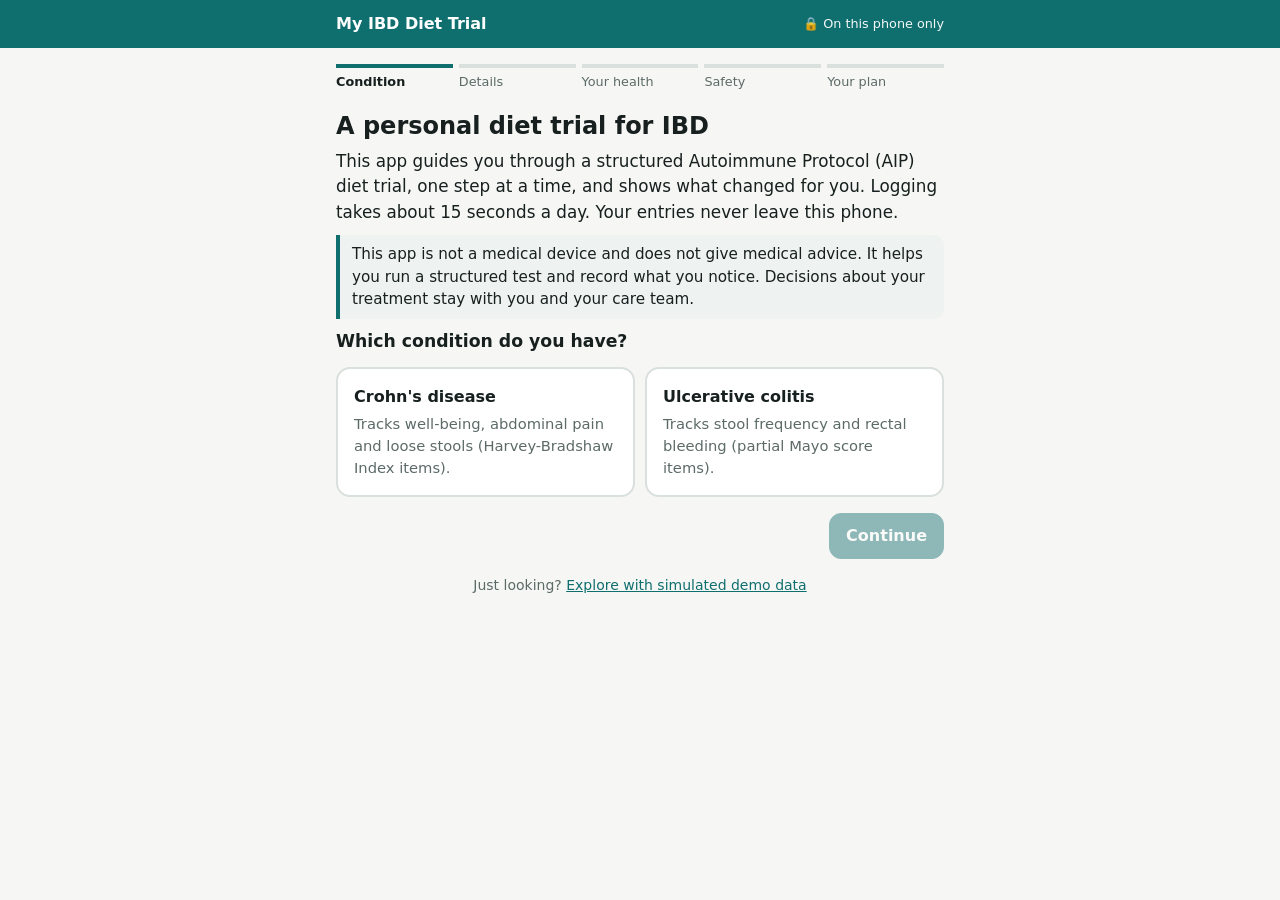
==== index.html @ 7b92e0e7 "My IBD Diet Trial - Phase 1 prototype Static, offline-first PWA. No server, no accounts, no analytic" ====
<!doctype html>
<html lang="en">
<head>
  <meta charset="utf-8">
  <meta name="viewport" content="width=device-width, initial-scale=1, viewport-fit=cover">
  <title>My IBD Diet Trial</title>
  <meta name="description" content="A 15-second-a-day personal Autoimmune Protocol diet trial for Crohn's disease and ulcerative colitis. Your entries stay on your phone.">
  <meta name="theme-color" content="#0f6e6e" media="(prefers-color-scheme: light)">
  <meta name="theme-color" content="#0b2324" media="(prefers-color-scheme: dark)">
  <meta name="apple-mobile-web-app-capable" content="yes">
  <meta name="apple-mobile-web-app-title" content="Diet Trial">
  <link rel="manifest" href="manifest.webmanifest">
  <link rel="icon" href="icons/icon.svg" type="image/svg+xml">
  <link rel="apple-touch-icon" href="icons/icon-180.png">
  <link rel="stylesheet" href="css/app.css">
</head>
<body>
  <a class="skip" href="#main">Skip to content</a>
  <div id="app"><p style="padding:24px">Loading…</p></div>
  <div id="toast" class="toast" role="status" aria-live="polite"></div>
  <noscript><p style="padding:24px">This app needs JavaScript. Nothing you enter leaves this device.</p></noscript>
  <script type="module" src="js/main.js"></script>
</body>
</html>
---- css/app.css ----
:root {
  --bg: #f6f7f5;
  --surface: #ffffff;
  --surface-2: #eef2f0;
  --text: #17201f;
  --muted: #5c6a68;
  --line: #d9e0de;
  --accent: #0f6e6e;
  --accent-ink: #ffffff;
  --accent-soft: #d8efed;
  --good: #1f7a4d;
  --bad: #b3261e;
  --warn-soft: #fff4d6;
  --flag-soft: #fde8e6;
  --ok-soft: #e3f3ea;
  --band-baseline: #e9edf2;
  --band-elimination: #fdf1dc;
  --band-maintenance: #e3f2e8;
  --band-reintroduction: #efe7f7;
  --score: #0f6e6e;
  --fatigue: #b0701c;
  --radius: 14px;
  --tap: 44px;
  color-scheme: light;
}

@media (prefers-color-scheme: dark) {
  :root:not([data-theme="light"]) {
    --bg: #0e1515; --surface: #152020; --surface-2: #1c2a2a; --text: #e8efee; --muted: #9db0ad; --line: #2b3b3a;
    --accent: #4cc3bd; --accent-ink: #062020; --accent-soft: #173a39; --good: #62c98f; --bad: #ff8a80;
    --warn-soft: #3a3217; --flag-soft: #3f2220; --ok-soft: #173325;
    --band-baseline: #1b2530; --band-elimination: #33291a; --band-maintenance: #183022; --band-reintroduction: #2a2136;
    --score: #4cc3bd; --fatigue: #e0a552; color-scheme: dark;
  }
}
:root[data-theme="dark"] {
  --bg: #0e1515; --surface: #152020; --surface-2: #1c2a2a; --text: #e8efee; --muted: #9db0ad; --line: #2b3b3a;
  --accent: #4cc3bd; --accent-ink: #062020; --accent-soft: #173a39; --good: #62c98f; --bad: #ff8a80;
  --warn-soft: #3a3217; --flag-soft: #3f2220; --ok-soft: #173325;
  --band-baseline: #1b2530; --band-elimination: #33291a; --band-maintenance: #183022; --band-reintroduction: #2a2136;
  --score: #4cc3bd; --fatigue: #e0a552; color-scheme: dark;
}

* { box-sizing: border-box; }
html { -webkit-text-size-adjust: 100%; }
body {
  margin: 0; background: var(--bg); color: var(--text);
  font: 16px/1.5 system-ui, -apple-system, "Segoe UI", Roboto, sans-serif;
  padding-bottom: calc(76px + env(safe-area-inset-bottom));
}
h1 { font-size: 1.5rem; line-height: 1.25; margin: 20px 0 8px; }
h2, .h3 { font-size: 1.08rem; margin: 0 0 8px; }
h3 { font-size: 1rem; margin: 20px 0 8px; }
p { margin: 0 0 10px; }
a { color: var(--accent); }
.container { max-width: 640px; margin: 0 auto; padding: 0 16px; }
.muted { color: var(--muted); }
.small { font-size: 0.875rem; }
.center { text-align: center; }
.lead { font-size: 1.05rem; }
.skip { position: absolute; left: -999px; }
.sr-only { position: absolute; width: 1px; height: 1px; padding: 0; margin: -1px; overflow: hidden; clip: rect(0 0 0 0); white-space: nowrap; border: 0; }
.skip:focus { left: 8px; top: 8px; z-index: 10; background: var(--surface); padding: 8px; }

.topbar { background: var(--accent); color: var(--accent-ink); padding-top: env(safe-area-inset-top); }
.topbar .container { display: flex; align-items: center; justify-content: space-between; min-height: 48px; gap: 8px; }
.brand { font-weight: 700; }
.private-badge { font-size: 0.8rem; opacity: 0.95; white-space: nowrap; }

.tabs {
  position: fixed; left: 0; right: 0; bottom: 0; display: flex; justify-content: center;
  background: var(--surface); border-top: 1px solid var(--line); padding-bottom: env(safe-area-inset-bottom); z-index: 5;
}
.tab {
  flex: 1; max-width: 160px; text-align: center; padding: 14px 4px; min-height: 52px; color: var(--muted);
  text-decoration: none; font-weight: 600; font-size: 0.95rem;
}
.tab.is-active { color: var(--accent); box-shadow: inset 0 3px 0 var(--accent); }

.panel, .phase-card, .summary-card {
  background: var(--surface); border: 1px solid var(--line); border-radius: var(--radius); padding: 16px; margin: 12px 0;
}

.btn {
  min-height: var(--tap); padding: 10px 16px; border-radius: 12px; border: 1px solid var(--line);
  background: var(--surface); color: var(--text); font: inherit; font-weight: 600; cursor: pointer;
}
.btn.primary { background: var(--accent); color: var(--accent-ink); border-color: var(--accent); }
.btn.danger { color: var(--bad); border-color: var(--bad); background: transparent; }
.btn.ghost { background: transparent; border-color: transparent; }
.btn.small { min-height: 36px; padding: 6px 12px; font-size: 0.9rem; }
.btn.round { width: var(--tap); padding: 0; border-radius: 50%; font-size: 1.3rem; }
.btn:disabled { opacity: 0.45; cursor: not-allowed; }
.btn:focus-visible, .choice:focus-visible, .chip:focus-visible, .tab:focus-visible, .card-choice:focus-visible, .linklike:focus-visible {
  outline: 3px solid var(--accent); outline-offset: 2px;
}
.linklike { background: none; border: 0; color: var(--accent); font: inherit; text-decoration: underline; cursor: pointer; padding: 0; }

.actions { display: flex; gap: 10px; justify-content: flex-end; margin: 16px 0; }
.actions.left { justify-content: flex-start; }
.actions.wrap { flex-wrap: wrap; }
.actions.left { flex-wrap: wrap; }

/* Setup */
.steps { display: flex; gap: 6px; list-style: none; padding: 0; margin: 16px 0 0; font-size: 0.8rem; color: var(--muted); }
.steps li { flex: 1; border-top: 4px solid var(--line); padding-top: 4px; }
.steps li.is-done { border-color: var(--accent-soft); }
.steps li.is-current { border-color: var(--accent); color: var(--text); font-weight: 600; }
.cards { display: grid; gap: 10px; margin: 12px 0; }
.card-choice {
  display: flex; flex-direction: column; gap: 4px; text-align: left; padding: 16px; border-radius: var(--radius);
  border: 2px solid var(--line); background: var(--surface); color: var(--text); font: inherit; cursor: pointer;
}
.card-choice span { color: var(--muted); font-size: 0.92rem; }
.card-choice.is-on { border-color: var(--accent); background: var(--accent-soft); }
.safety { padding-left: 20px; }
.safety li { margin-bottom: 10px; }
.fairness { border-left: 4px solid var(--accent); padding: 8px 12px; background: var(--surface-2); border-radius: 0 10px 10px 0; font-size: 0.95rem; }
.check { display: flex; gap: 10px; align-items: flex-start; margin: 14px 0; font-weight: 600; }
.check input { width: 24px; height: 24px; margin: 0; flex: none; }
.plan { list-style: none; padding: 0; margin: 12px 0; }
.plan li { border-radius: 12px; padding: 12px; margin-bottom: 8px; }
.plan li p { margin: 4px 0 0; font-size: 0.92rem; }
.plan-head { display: flex; justify-content: space-between; gap: 8px; flex-wrap: wrap; }
.plan-head span { color: var(--muted); font-size: 0.88rem; }
.plan-baseline { background: var(--band-baseline); }
.plan-elimination { background: var(--band-elimination); }
.plan-maintenance { background: var(--band-maintenance); }
.plan-reintroduction { background: var(--band-reintroduction); }

/* Today */
.demo-banner { margin: 12px 0 0; padding: 6px 12px; border-radius: 10px; background: var(--warn-soft); font-size: 0.88rem; font-weight: 600; }
.phase-card.phase-baseline { background: var(--band-baseline); }
.phase-card.phase-elimination { background: var(--band-elimination); }
.phase-card.phase-maintenance { background: var(--band-maintenance); }
.phase-card.phase-reintroduction { background: var(--band-reintroduction); }
.phase-name { font-weight: 700; font-size: 1.1rem; margin-bottom: 6px; }
.phase-bar { height: 6px; border-radius: 3px; background: rgba(127, 127, 127, 0.25); margin-bottom: 10px; overflow: hidden; }
.phase-bar span { display: block; height: 100%; background: var(--accent); }
.tag { display: inline-block; padding: 2px 8px; border-radius: 999px; background: var(--surface); border: 1px solid var(--line); font-size: 0.85rem; margin: 2px 0; }
.tag.new { border-color: var(--accent); }
.foods { padding-left: 18px; margin: 8px 0 0; font-size: 0.92rem; }
details summary { cursor: pointer; font-weight: 600; min-height: 32px; }
.test-food { background: var(--surface); border-radius: 12px; padding: 12px; margin-bottom: 8px; }
.test-label { text-transform: uppercase; font-size: 0.75rem; letter-spacing: 0.06em; color: var(--muted); margin: 0; }
.test-name { font-size: 1.35rem; font-weight: 700; margin: 0 0 6px; }

.date-nav { display: flex; align-items: center; justify-content: space-between; gap: 8px; margin: 8px 0; }
.date-label { text-align: center; }
.saved-dot { display: inline-block; margin-left: 8px; padding: 1px 8px; border-radius: 999px; background: var(--ok-soft); color: var(--good); font-size: 0.8rem; font-weight: 600; }

.log-head { display: flex; justify-content: space-between; align-items: center; gap: 8px; margin-bottom: 4px; }
.field { border: 0; padding: 0; margin: 0 0 16px; min-width: 0; }
.field legend, .field .legend { font-weight: 600; margin-bottom: 6px; padding: 0; display: block; }
.field.block { display: block; }
.hint { color: var(--muted); font-size: 0.88rem; margin: -2px 0 8px; display: block; }
.unanswered { font-weight: 500; font-size: 0.78rem; color: var(--muted); border: 1px dashed var(--line); border-radius: 999px; padding: 0 6px; margin-left: 4px; }
.choices { display: flex; flex-wrap: wrap; gap: 6px; }
.choice {
  min-height: var(--tap); min-width: var(--tap); padding: 8px 12px; border-radius: 10px; border: 1px solid var(--line);
  background: var(--surface-2); color: var(--text); font: inherit; font-size: 0.95rem; cursor: pointer; flex: 1 1 auto;
}
.choice.is-on { background: var(--accent); color: var(--accent-ink); border-color: var(--accent); font-weight: 700; }
.choices .choice:only-child { flex: none; }
.chips { display: flex; flex-wrap: wrap; gap: 6px; }
.chip {
  min-height: 40px; padding: 6px 12px; border-radius: 999px; border: 1px solid var(--line);
  background: var(--surface); color: var(--text); font: inherit; font-size: 0.92rem; cursor: pointer;
}
.chip.is-on { background: var(--accent-soft); border-color: var(--accent); font-weight: 600; }
.stepper { display: flex; align-items: center; gap: 12px; }
.stepper-value { min-width: 2ch; font-size: 1.5rem; font-weight: 700; text-align: center; }
input[type="text"], input[type="number"], input[type="date"], select, textarea {
  width: 100%; min-height: var(--tap); padding: 10px 12px; border-radius: 10px; border: 1px solid var(--line);
  background: var(--surface); color: var(--text); font: inherit;
}
.text { margin-top: 8px; }
/* iPhone Safari zooms into any field with text smaller than 16px and stays zoomed; keep all fields at 16px. */
input, select, textarea { font-size: 16px !important; }
/* iPhone date fields ignore width:100% unless their native appearance is reset. */
input[type="date"] { -webkit-appearance: none; appearance: none; display: block; min-width: 0; max-width: 100%; text-align: left; }
input[type="date"]::-webkit-date-and-time-value { text-align: left; }
.field, .lab-form label, .sp-field { min-width: 0; }
.stepper-value.is-empty { color: var(--muted); font-weight: 600; }
.lab-form { display: grid; gap: 10px; margin-top: 10px; }
.lab-form label { display: grid; gap: 4px; font-weight: 600; font-size: 0.92rem; }
.lab-list { padding-left: 18px; margin: 10px 0 0; }

.save-bar {
  position: sticky; bottom: calc(60px + env(safe-area-inset-bottom)); display: flex; align-items: center; justify-content: space-between;
  gap: 10px; background: var(--surface); border: 1px solid var(--line); border-radius: var(--radius); padding: 10px 12px;
  margin: 12px 0; box-shadow: 0 6px 20px rgba(0, 0, 0, 0.08);
}
.save-bar .btn { min-width: 110px; }
.save-score { font-size: 0.92rem; }

/* Timeline */
.chart-wrap { padding: 10px; }
.chart { width: 100%; height: auto; display: block; }
.band-baseline { fill: var(--band-baseline); }
.band-elimination { fill: var(--band-elimination); }
.band-maintenance { fill: var(--band-maintenance); }
.band-reintroduction { fill: var(--band-reintroduction); }
.band-label { font-size: 9px; fill: var(--muted); font-weight: 600; }
.line-score { fill: none; stroke: var(--score); stroke-width: 1.8; stroke-linejoin: round; }
.dot-score { fill: var(--score); }
.line-fatigue { fill: none; stroke: var(--fatigue); stroke-width: 1.2; stroke-dasharray: 4 3; opacity: 0.85; }
.threshold { stroke: var(--bad); stroke-dasharray: 2 4; stroke-width: 1.2; opacity: 0.7; }
.axis-note, .tick { font-size: 9px; fill: var(--muted); }
.tick-f { fill: var(--fatigue); }
.mark-med line { stroke: var(--text); stroke-width: 1; stroke-dasharray: 3 3; opacity: 0.5; }
.mark-med text { font-size: 8px; fill: var(--text); font-weight: 700; }
.mark-lab path { fill: var(--accent); }
.test-mark line { stroke: var(--muted); stroke-width: 1.2; }
.legend { list-style: none; display: flex; flex-wrap: wrap; gap: 6px 16px; padding: 0; margin: 8px 4px 0; font-size: 0.85rem; color: var(--muted); }
.key { display: inline-block; width: 18px; height: 0; vertical-align: middle; margin-right: 6px; }
.key-score { border-top: 3px solid var(--score); }
.key-fatigue { border-top: 2px dashed var(--fatigue); }
.key-lab { width: 9px; height: 9px; background: var(--accent); transform: rotate(45deg); }
.key-med { border-top: 2px dashed var(--text); opacity: 0.6; }
.table-wrap { overflow-x: auto; -webkit-overflow-scrolling: touch; }
table { width: 100%; border-collapse: collapse; font-size: 0.92rem; }
th, td { text-align: left; padding: 8px 6px; border-bottom: 1px solid var(--line); vertical-align: top; }
th { font-weight: 600; }
.num { text-align: right; white-space: nowrap; }
.entries td:first-child { white-space: nowrap; }
.entries .linklike { display: inline-block; min-height: 40px; padding: 10px 4px 10px 0; }

/* Summary */
.summary-actions { display: flex; flex-wrap: wrap; gap: 8px; margin: 12px 0; }
.summary-card header { border-bottom: 2px solid var(--accent); margin-bottom: 12px; padding-bottom: 8px; }
.summary-card h1 { margin: 0 0 4px; }
.eyebrow { text-transform: uppercase; letter-spacing: 0.08em; font-size: 0.75rem; color: var(--accent); font-weight: 700; margin: 0; }
.meta { color: var(--muted); font-size: 0.9rem; margin: 0; }
.notice { background: var(--warn-soft); padding: 8px 12px; border-radius: 10px; font-size: 0.92rem; }
.headline { font-size: 1.05rem; }
.headline.good strong { color: var(--good); }
.headline.bad strong { color: var(--bad); }
.context { display: block; font-size: 0.88rem; color: var(--muted); font-style: italic; }
.compare th[scope="col"] { font-size: 0.85rem; text-align: right; }
.compare thead th:first-child { width: 42%; }
.th-dates { display: block; font-weight: 400; color: var(--muted); font-size: 0.78rem; }
.tests { list-style: none; padding: 0; margin: 8px 0; }
.test { border-radius: 10px; padding: 10px 12px; margin-bottom: 6px; background: var(--surface-2); display: grid; gap: 2px; }
.test-flag { background: var(--flag-soft); }
.test-ok { background: var(--ok-soft); }
.test-unclear { background: var(--warn-soft); }
.test-food-name { font-weight: 700; }
.test-flag .test-food-name::before { content: "⚑ "; color: var(--bad); }
.test-status { font-size: 0.92rem; }
.summary-card footer { border-top: 1px solid var(--line); margin-top: 16px; padding-top: 10px; }

.done { border-color: var(--good); background: var(--ok-soft); }
.done-title { font-weight: 700; font-size: 1.1rem; color: var(--good); margin-bottom: 4px; }
a.btn { display: inline-flex; align-items: center; text-decoration: none; }
.rough-btn { width: 100%; margin: 4px 0 14px; border-style: dashed; }
.rough-note { background: var(--flag-soft); border-radius: 10px; padding: 8px 12px; font-size: 0.92rem; }
.catchup { border-color: var(--accent); }
.mark-rough path { fill: var(--bad); }
.key-rough { width: 0; height: 0; border-left: 5px solid transparent; border-right: 5px solid transparent; border-bottom: 8px solid var(--bad); }
.extend { border-color: var(--accent); background: var(--accent-soft); }
.sim { font-size: 0.8rem; }
.sim th, .sim td { padding: 6px 4px; }
.sim thead th { white-space: normal; font-size: 0.72rem; line-height: 1.2; vertical-align: bottom; }
.sim tbody th { font-weight: 500; }
.exp-list { list-style: none; padding: 0; margin: 10px 0 0; }
.exp-list li { display: flex; justify-content: space-between; align-items: flex-start; gap: 8px; padding: 8px 0; border-bottom: 1px solid var(--line); }
.exp-group { font-weight: 700; font-size: 0.9rem; margin: 10px 0 0; }
.feedback textarea { margin-bottom: 4px; }
.danger-zone { border-top: 1px solid var(--line); margin-top: 14px; padding-top: 12px; }
.demo-tools summary { color: var(--muted); }

.toast {
  position: fixed; left: 50%; bottom: calc(86px + env(safe-area-inset-bottom)); transform: translateX(-50%) translateY(20px);
  background: var(--text); color: var(--bg); padding: 10px 16px; border-radius: 12px; opacity: 0; pointer-events: none;
  transition: opacity 0.2s, transform 0.2s; max-width: calc(100% - 32px); z-index: 20; font-size: 0.95rem;
}
.toast.is-on { opacity: 1; transform: translateX(-50%) translateY(0); }

@media (prefers-reduced-motion: reduce) { .toast { transition: none; } }

@media (min-width: 560px) {
  .cards { grid-template-columns: 1fr 1fr; }
  .lab-form { grid-template-columns: 1.4fr 1fr 1fr auto; align-items: end; }
}

@media print {
  body { background: #fff; color: #000; padding: 0; font-size: 12px; }
  .no-print, .tabs, .topbar, .toast, .demo-banner, .save-bar { display: none !important; }
  .container { max-width: none; padding: 0; }
  .summary-card { border: 0; padding: 0; margin: 0; }
  .test, .notice { break-inside: avoid; -webkit-print-color-adjust: exact; print-color-adjust: exact; }
  a { color: #000; }
}

/* Simulation lab (sim.html) */
.container.wide { max-width: 980px; }
.sim-page .private-badge { color: var(--accent-ink); }
.block { display: block; }
.filters { display: flex; flex-wrap: wrap; gap: 10px; margin-bottom: 8px; }
.filter { display: grid; gap: 4px; font-size: 0.85rem; font-weight: 600; flex: 1 1 160px; }
.patients td { vertical-align: top; }
.badge { display: inline-block; padding: 1px 8px; border-radius: 999px; font-size: 0.75rem; font-weight: 600; margin: 1px 0; white-space: nowrap; }
.badge-good { background: var(--ok-soft); color: var(--good); }
.badge-bad { background: var(--flag-soft); color: var(--bad); }
.badge-muted { background: var(--surface-2); color: var(--muted); }
.pager { display: flex; align-items: center; justify-content: space-between; gap: 8px; margin-top: 10px; }
.detail { border-color: var(--accent); }
.detail-head { display: flex; justify-content: space-between; align-items: center; gap: 8px; }
.truth { margin: 8px 0; }
.truth td, .truth th { font-size: 0.9rem; }
.verdict-good { color: var(--good); font-weight: 600; }
.verdict-bad { color: var(--bad); font-weight: 600; }
.verdict-muted { color: var(--muted); }
.embedded .summary-actions, .embedded .demo-banner { display: none; }
.embedded h1 { font-size: 1.2rem; }
.embedded .summary-card { margin-top: 12px; }

.sp-grid { display: grid; grid-template-columns: repeat(auto-fill, minmax(200px, 1fr)); gap: 10px 14px; margin: 12px 0; }
.sp-field { display: grid; gap: 4px; font-size: 0.85rem; font-weight: 600; align-content: start; }
.sp-field .hint { font-weight: 400; margin: 0; }
.sp-input { display: flex; align-items: center; gap: 6px; }
.scen-extra { padding-left: 18px; font-size: 0.92rem; }
.scen-cases { padding-left: 18px; font-size: 0.9rem; }
.saved-scen { white-space: nowrap; }

.panel, td, th { overflow-wrap: anywhere; }
.sim-tabs { display: flex; gap: 4px; border-bottom: 1px solid var(--line); margin: 8px 0 16px; overflow-x: auto; }
.sim-tab { padding: 12px 14px; min-height: 44px; color: var(--muted); text-decoration: none; font-weight: 600;
  white-space: nowrap; border-bottom: 3px solid transparent; margin-bottom: -1px; }
.sim-tab.is-active { color: var(--accent); border-bottom-color: var(--accent); }
.sim-tab:focus-visible { outline: 3px solid var(--accent); outline-offset: -3px; }
@media (max-width: 480px) { .sim-tabs { gap: 0; } .sim-tab { flex: 1 1 auto; padding: 12px 6px; text-align: center; font-size: 0.95rem; } }
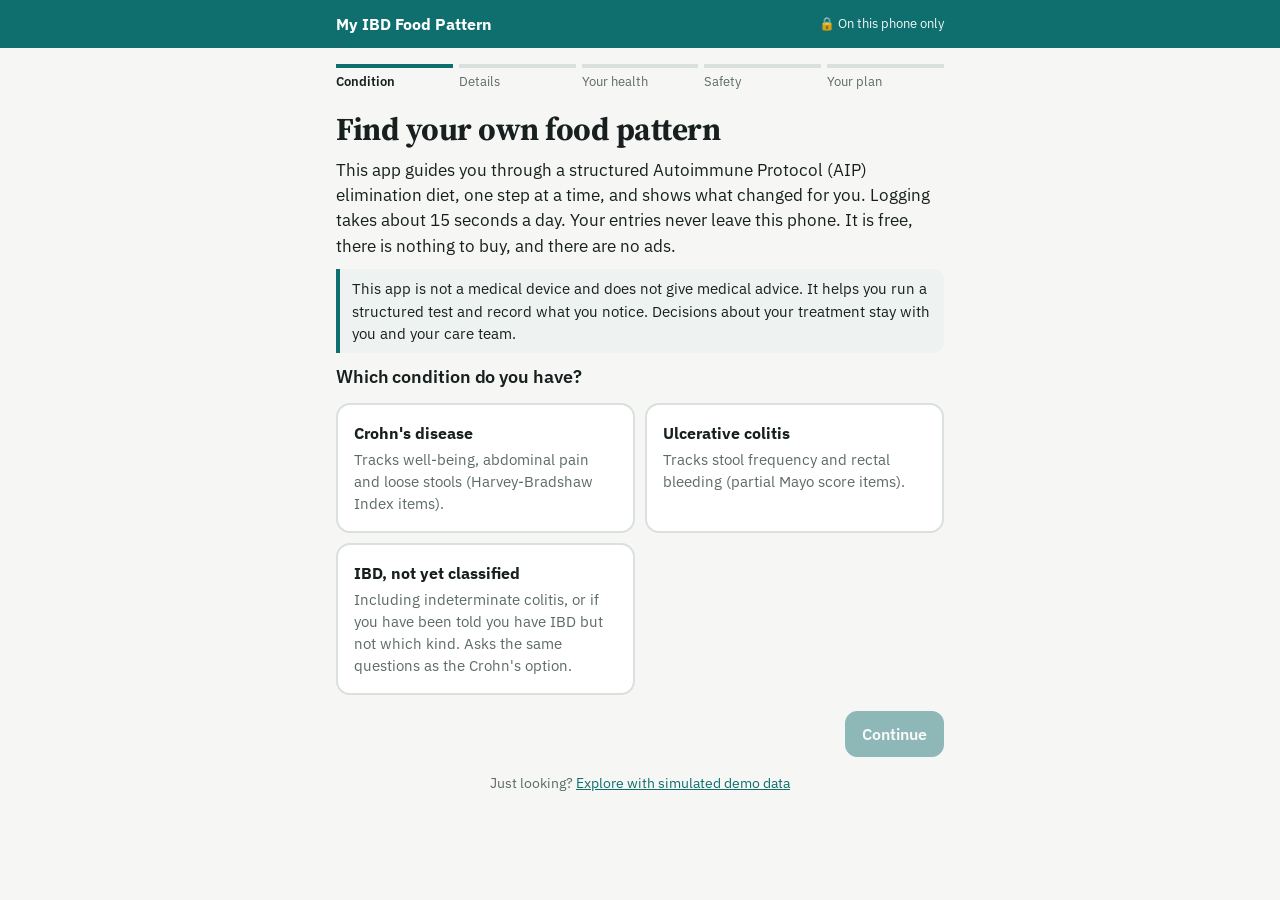
==== commit 9988f1d9: "Rename to My IBD Food Pattern "Trial" carried two misreadings: to a patient it reads as a clinical t" ====
--- a/index.html
+++ b/index.html
@@ -3,12 +3,12 @@
 <head>
   <meta charset="utf-8">
   <meta name="viewport" content="width=device-width, initial-scale=1, viewport-fit=cover">
-  <title>My IBD Diet Trial</title>
-  <meta name="description" content="A 15-second-a-day personal Autoimmune Protocol diet trial for Crohn's disease and ulcerative colitis. Your entries stay on your phone.">
+  <title>My IBD Food Pattern</title>
+  <meta name="description" content="A 15-second-a-day staged Autoimmune Protocol elimination diet for Crohn's disease and ulcerative colitis. Your entries stay on your phone.">
   <meta name="theme-color" content="#0f6e6e" media="(prefers-color-scheme: light)">
   <meta name="theme-color" content="#0b2324" media="(prefers-color-scheme: dark)">
   <meta name="apple-mobile-web-app-capable" content="yes">
-  <meta name="apple-mobile-web-app-title" content="Diet Trial">
+  <meta name="apple-mobile-web-app-title" content="Food Pattern">
   <link rel="manifest" href="manifest.webmanifest">
   <link rel="icon" href="icons/icon.svg" type="image/svg+xml">
   <link rel="apple-touch-icon" href="icons/icon-180.png">
--- a/css/app.css
+++ b/css/app.css
@@ -1,3 +1,12 @@
+@font-face {
+  font-family: 'IBM Plex Sans'; font-style: normal; font-weight: 400 700; font-display: swap;
+  src: url('../fonts/ibm-plex-sans-latin.woff2') format('woff2');
+}
+@font-face {
+  font-family: 'Source Serif 4'; font-style: normal; font-weight: 600 700; font-display: swap;
+  src: url('../fonts/source-serif-4-latin.woff2') format('woff2');
+}
+
 :root {
   --bg: #f6f7f5;
   --surface: #ffffff;
@@ -45,12 +54,13 @@
 html { -webkit-text-size-adjust: 100%; }
 body {
   margin: 0; background: var(--bg); color: var(--text);
-  font: 16px/1.5 system-ui, -apple-system, "Segoe UI", Roboto, sans-serif;
+  font: 16px/1.5 "IBM Plex Sans", system-ui, -apple-system, "Segoe UI", Roboto, sans-serif;
   padding-bottom: calc(76px + env(safe-area-inset-bottom));
 }
-h1 { font-size: 1.5rem; line-height: 1.25; margin: 20px 0 8px; }
-h2, .h3 { font-size: 1.08rem; margin: 0 0 8px; }
-h3 { font-size: 1rem; margin: 20px 0 8px; }
+h1 { font-family: "Source Serif 4", Georgia, serif; font-size: 2rem; font-weight: 700;
+  line-height: 1.15; letter-spacing: -0.015em; margin: 20px 0 10px; }
+h2, .h3 { font-size: 1.15rem; font-weight: 600; letter-spacing: -0.005em; margin: 0 0 8px; }
+h3 { font-size: 1.02rem; font-weight: 600; margin: 20px 0 8px; }
 p { margin: 0 0 10px; }
 a { color: var(--accent); }
 .container { max-width: 640px; margin: 0 auto; padding: 0 16px; }
